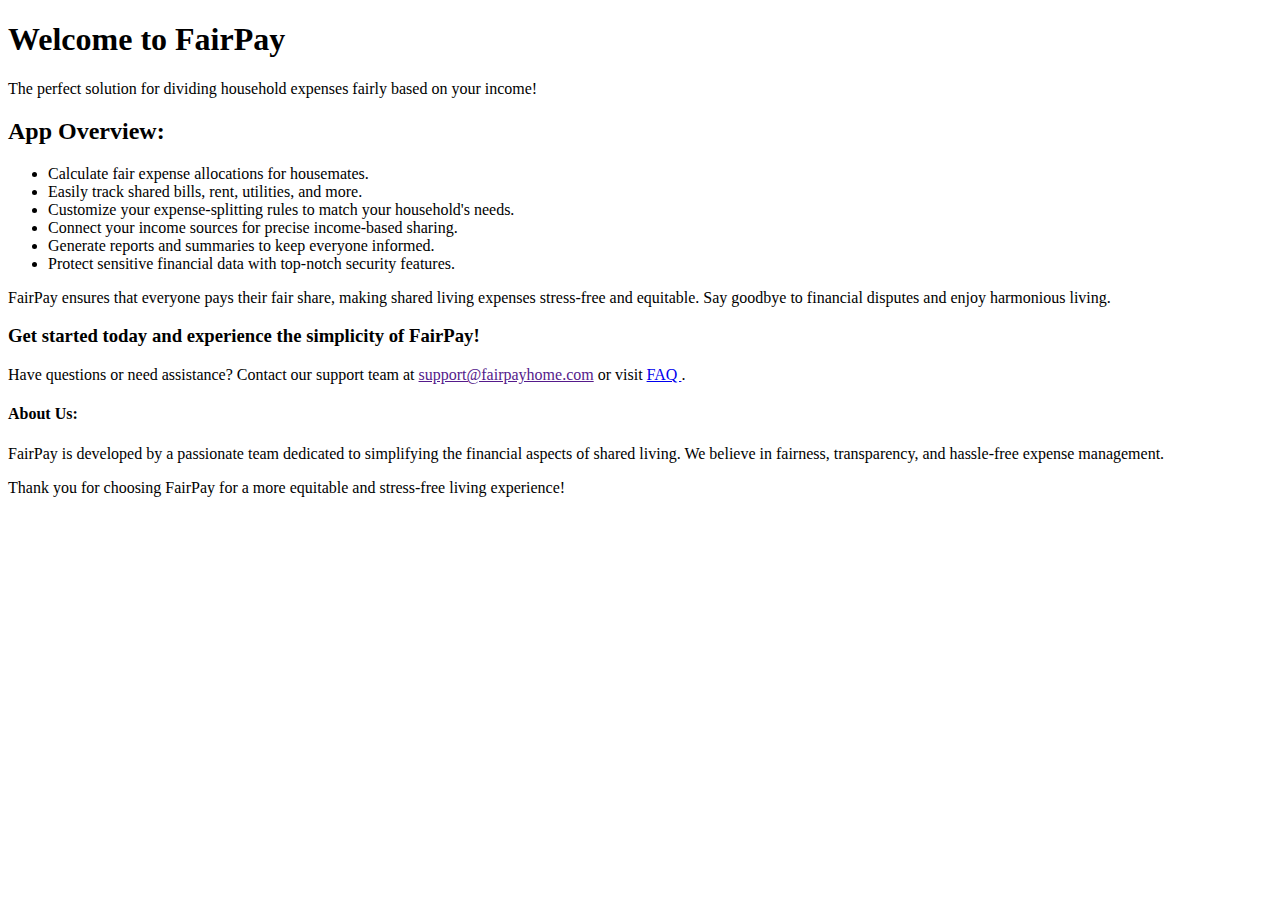
==== index.html @ 47a133b5 "First delivery" ====
<!DOCTYPE html>
<html lang="en">
  <head>
    <meta charset="UTF-8" />
    <meta name="viewport" content="width=device-width, initial-scale=1.0" />
    <title>Fairpay</title>
  </head>
  <script src="./script/script.js"></script>
 <h1>Welcome to FairPay</h1>
    <p>The perfect solution for dividing household expenses fairly based on your income!</p>

    <h2>App Overview:</h2>
    <ul>
        <li>Calculate fair expense allocations for housemates.</li>
        <li>Easily track shared bills, rent, utilities, and more.</li>
        <li>Customize your expense-splitting rules to match your household's needs.</li>
        <li>Connect your income sources for precise income-based sharing.</li>
        <li>Generate reports and summaries to keep everyone informed.</li>
        <li>Protect sensitive financial data with top-notch security features.</li>
    </ul>

    <p>FairPay ensures that everyone pays their fair share, making shared living expenses stress-free and equitable. Say goodbye to financial disputes and enjoy harmonious living.</p>

    <h3>Get started today and experience the simplicity of FairPay!</h3>

    <p>Have questions or need assistance? Contact our support team at <a href="">support@fairpayhome.com</a> or visit <a href="https://www.fairpayhome.com">FAQ </a>.</p>

    <h4>About Us:</h4>
    <p>FairPay is developed by a passionate team dedicated to simplifying the financial aspects of shared living. We believe in fairness, transparency, and hassle-free expense management.</p>

    <p>Thank you for choosing FairPay for a more equitable and stress-free living experience!</p>
</body>
</html>
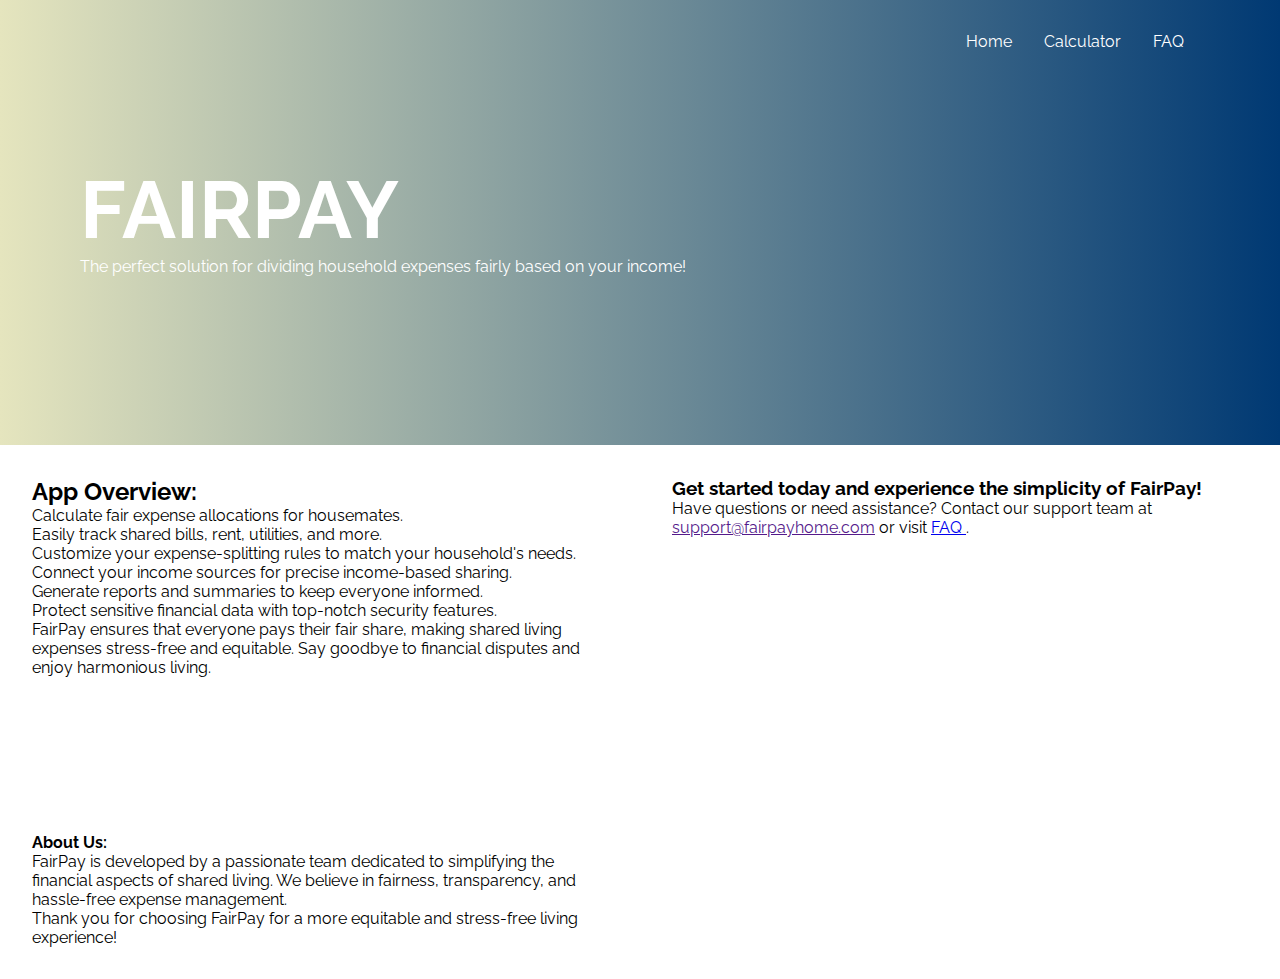
==== commit f424fda6: "Add files via upload" ====
--- a/index.html
+++ b/index.html
@@ -1,33 +1,51 @@
-<!DOCTYPE html>
-<html lang="en">
-  <head>
-    <meta charset="UTF-8" />
-    <meta name="viewport" content="width=device-width, initial-scale=1.0" />
-    <title>Fairpay</title>
-  </head>
-  <script src="./script/script.js"></script>
- <h1>Welcome to FairPay</h1>
-    <p>The perfect solution for dividing household expenses fairly based on your income!</p>
-
-    <h2>App Overview:</h2>
-    <ul>
-        <li>Calculate fair expense allocations for housemates.</li>
-        <li>Easily track shared bills, rent, utilities, and more.</li>
-        <li>Customize your expense-splitting rules to match your household's needs.</li>
-        <li>Connect your income sources for precise income-based sharing.</li>
-        <li>Generate reports and summaries to keep everyone informed.</li>
-        <li>Protect sensitive financial data with top-notch security features.</li>
-    </ul>
-
-    <p>FairPay ensures that everyone pays their fair share, making shared living expenses stress-free and equitable. Say goodbye to financial disputes and enjoy harmonious living.</p>
-
-    <h3>Get started today and experience the simplicity of FairPay!</h3>
-
-    <p>Have questions or need assistance? Contact our support team at <a href="">support@fairpayhome.com</a> or visit <a href="https://www.fairpayhome.com">FAQ </a>.</p>
-
-    <h4>About Us:</h4>
-    <p>FairPay is developed by a passionate team dedicated to simplifying the financial aspects of shared living. We believe in fairness, transparency, and hassle-free expense management.</p>
-
-    <p>Thank you for choosing FairPay for a more equitable and stress-free living experience!</p>
-</body>
-</html>
+<!DOCTYPE html>
+<html lang="en">
+  <head>
+    <meta charset="UTF-8" />
+    <meta name="viewport" content="width=device-width, initial-scale=1.0" />
+    <link rel="preconnect" href="https://fonts.googleapis.com">
+    <link rel="preconnect" href="https://fonts.gstatic.com" crossorigin>
+    <link href="https://fonts.googleapis.com/css2?family=Encode+Sans+Condensed&family=Raleway:ital,wght@0,100;0,200;0,300;0,400;0,500;0,600;0,700;0,800;0,900;1,100;1,200;1,400;1,800&display=swap" rel="stylesheet">
+    <link rel="stylesheet" href="./css/style.css" />
+    <title>Fairpay</title>
+  </head>
+  <!--script src="./script/script.js"></--script-->
+  <div class="home-container">
+    <div class="home-container-h1">
+         <div class="home-navBar">
+      <ul class="home-navBar-item">
+        <li>Home</li>
+        <li>Calculator</li>
+        <li>FAQ</li>
+      </ul>
+    </div>
+      <h1 class="home-h1">FAIRPAY</h1>
+    <p>The perfect solution for dividing household expenses fairly based on your income!</p>
+    </div>
+
+    <div class="home-container-h2">
+      <h2>App Overview:</h2>
+      <ul>
+          <li>Calculate fair expense allocations for housemates.</li>
+          <li>Easily track shared bills, rent, utilities, and more.</li>
+           <li>Customize your expense-splitting rules to match your household's needs.</li>
+           <li>Connect your income sources for precise income-based sharing.</li>
+          <li>Generate reports and summaries to keep everyone informed.</li>
+          <li>Protect sensitive financial data with top-notch security features.</li>
+          <p>FairPay ensures that everyone pays their fair share, making shared living expenses stress-free and equitable. Say goodbye to financial disputes and enjoy harmonious living.</p>
+      </ul>
+    </div>
+
+    <div class="home-container-h3">
+      <h3>Get started today and experience the simplicity of FairPay!</h3>
+      <p>Have questions or need assistance? Contact our support team at <a href="">support@fairpayhome.com</a> or visit <a href="https://www.fairpayhome.com">FAQ </a>.</p>
+    </div>
+    
+    <div class="home-container-h4">
+      <h4>About Us:</h4>
+      <p>FairPay is developed by a passionate team dedicated to simplifying the financial aspects of shared living. We believe in fairness, transparency, and hassle-free expense management.</p>
+      <p>Thank you for choosing FairPay for a more equitable and stress-free living experience!</p>
+    </div>    
+  </div>
+</body>
+</html>
--- a/css/style.css
+++ b/css/style.css
@@ -0,0 +1,83 @@
+* {
+    Margin: 0;
+    padding: 0;
+    max-width: 100%;
+    max-height: 100%;
+    box-sizing: border-box;
+    font-family: "Raleway", sans-serif;
+    height: auto;
+        width: inherit;
+        
+}
+
+
+.home-container{
+    display: grid;
+    grid-template-columns: 1fr 1fr;
+    grid-template-rows: 2.5fr 2fr 1fr;
+    grid-template-areas: 
+                 "h1 h1"
+                "h2 h3"
+                "h4 about";
+}
+.home-container-h1 {
+    grid-area: h1;
+    padding-left: 5em;
+    background: linear-gradient(to right, #E5E5BE, #003973);
+    color: white;
+
+
+}
+.home-navBar{
+    color: white;
+    display: flex;
+    justify-content: flex-end;
+    align-items: flex-end;
+}
+.home-navBar-item{
+    display: flex;
+    flex-direction: row;
+    justify-content: end;
+    list-style: none;
+    padding: 1em 5em 1em 1em;
+
+}
+.home-navBar-item li{
+    margin: 1em;
+
+}
+
+.home-container-h1 h1{
+    padding-top: 1em;
+    font-size: 5em;
+    font-weight: bold;
+}
+
+/*H2*/
+.home-container-h2 {
+    grid-area: h2;
+    display: flex;
+    flex-direction: column;
+    padding: 2em;
+    
+    background-color: white;
+
+}
+.home-container-h2 li{
+        list-style: none;
+}
+.home-container-h3 {
+    grid-area: h3 ;
+    padding: 2em;
+    display: flex;
+    flex-direction: column;
+    justify-content: start;
+    background-color: white;
+}
+.home-container-h4 {
+    grid-area: h4;
+    display: flex;
+    flex-direction: column;
+    justify-content: center;
+    padding: 2em;
+}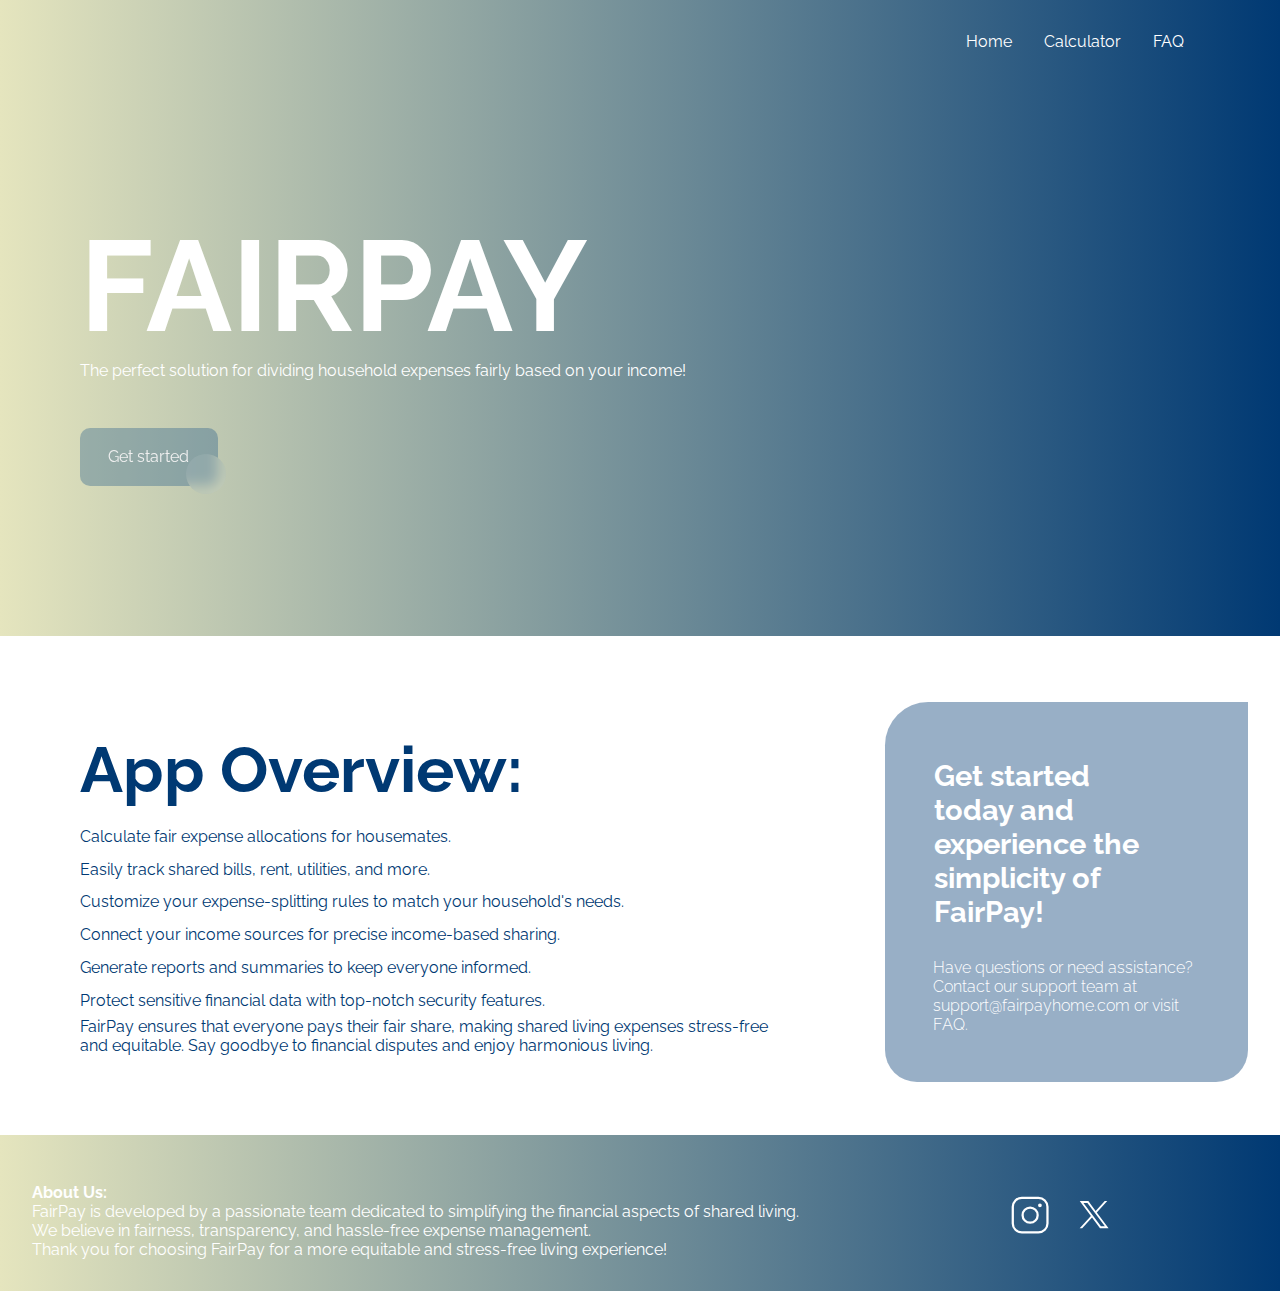
==== commit b8ea68bf: "Calculator and styles" ====
--- a/index.html
+++ b/index.html
@@ -1,51 +1,115 @@
-<!DOCTYPE html>
-<html lang="en">
-  <head>
-    <meta charset="UTF-8" />
-    <meta name="viewport" content="width=device-width, initial-scale=1.0" />
-    <link rel="preconnect" href="https://fonts.googleapis.com">
-    <link rel="preconnect" href="https://fonts.gstatic.com" crossorigin>
-    <link href="https://fonts.googleapis.com/css2?family=Encode+Sans+Condensed&family=Raleway:ital,wght@0,100;0,200;0,300;0,400;0,500;0,600;0,700;0,800;0,900;1,100;1,200;1,400;1,800&display=swap" rel="stylesheet">
-    <link rel="stylesheet" href="./css/style.css" />
-    <title>Fairpay</title>
-  </head>
-  <!--script src="./script/script.js"></--script-->
-  <div class="home-container">
-    <div class="home-container-h1">
-         <div class="home-navBar">
-      <ul class="home-navBar-item">
-        <li>Home</li>
-        <li>Calculator</li>
-        <li>FAQ</li>
-      </ul>
-    </div>
-      <h1 class="home-h1">FAIRPAY</h1>
-    <p>The perfect solution for dividing household expenses fairly based on your income!</p>
-    </div>
-
-    <div class="home-container-h2">
-      <h2>App Overview:</h2>
-      <ul>
-          <li>Calculate fair expense allocations for housemates.</li>
-          <li>Easily track shared bills, rent, utilities, and more.</li>
-           <li>Customize your expense-splitting rules to match your household's needs.</li>
-           <li>Connect your income sources for precise income-based sharing.</li>
-          <li>Generate reports and summaries to keep everyone informed.</li>
-          <li>Protect sensitive financial data with top-notch security features.</li>
-          <p>FairPay ensures that everyone pays their fair share, making shared living expenses stress-free and equitable. Say goodbye to financial disputes and enjoy harmonious living.</p>
-      </ul>
-    </div>
-
-    <div class="home-container-h3">
-      <h3>Get started today and experience the simplicity of FairPay!</h3>
-      <p>Have questions or need assistance? Contact our support team at <a href="">support@fairpayhome.com</a> or visit <a href="https://www.fairpayhome.com">FAQ </a>.</p>
-    </div>
-    
-    <div class="home-container-h4">
-      <h4>About Us:</h4>
-      <p>FairPay is developed by a passionate team dedicated to simplifying the financial aspects of shared living. We believe in fairness, transparency, and hassle-free expense management.</p>
-      <p>Thank you for choosing FairPay for a more equitable and stress-free living experience!</p>
-    </div>    
-  </div>
-</body>
-</html>
+<!DOCTYPE html>
+<html lang="en">
+  <head>
+    <meta charset="UTF-8" />
+    <meta name="viewport" content="width=device-width, initial-scale=1.0" />
+    <link rel="preconnect" href="https://fonts.googleapis.com" />
+    <link rel="preconnect" href="https://fonts.gstatic.com" crossorigin />
+    <link
+      href="https://fonts.googleapis.com/css2?family=Encode+Sans+Condensed&family=Raleway:ital,wght@0,100;0,200;0,300;0,400;0,500;0,600;0,700;0,800;0,900;1,100;1,200;1,400;1,800&display=swap"
+      rel="stylesheet"
+    />
+    <link rel="stylesheet" href="./css/style.css" />
+    <title>Fairpay</title>
+  </head>
+  <!--script src="./script/script.js"></--script-->
+  <body>
+    <div class="home-container">
+      <div class="home-container-h1">
+        <div class="home-navBar">
+          <ul class="home-navBar-item">
+            <li><a href="./index.html">Home</a></li>
+            <li><a href="./pages/calculator.html">Calculator</a></li>
+            <li><a href="./pages/faq.html">FAQ</a></li>
+          </ul>
+        </div>
+        <h1 class="home-h1">FAIRPAY</h1>
+        <p>
+          The perfect solution for dividing household expenses fairly based on
+          your income!
+        </p>
+        <button
+          class="home-button-getStarted"
+          role="button"
+          onclick="window.location.href = './pages/calculator.html';"
+        >
+          Get started
+        </button>
+      </div>
+      <div class="home-container-h2">
+        <h2>App Overview:</h2>
+        <ul>
+          <li>Calculate fair expense allocations for housemates.</li>
+          <li>Easily track shared bills, rent, utilities, and more.</li>
+          <li>
+            Customize your expense-splitting rules to match your household's
+            needs.
+          </li>
+          <li>Connect your income sources for precise income-based sharing.</li>
+          <li>Generate reports and summaries to keep everyone informed.</li>
+          <li>
+            Protect sensitive financial data with top-notch security features.
+          </li>
+          <p>
+            FairPay ensures that everyone pays their fair share, making shared
+            living expenses stress-free and equitable. Say goodbye to financial
+            disputes and enjoy harmonious living.
+          </p>
+        </ul>
+      </div>
+      <div class="home-container-h3">
+        <h3>Get started today and experience the simplicity of FairPay!</h3>
+        <p>
+          Have questions or need assistance? Contact our support team at
+          <a href="">support@fairpayhome.com</a> or visit
+          <a href="https://www.fairpayhome.com">FAQ. </a>
+        </p>
+      </div>
+      <div class="home-container-h4">
+        <div class="about">
+          <h4>About Us:</h4>
+          <p>
+            FairPay is developed by a passionate team dedicated to simplifying
+            the financial aspects of shared living. We believe in fairness,
+            transparency, and hassle-free expense management.
+          </p>
+          <p>
+            Thank you for choosing FairPay for a more equitable and stress-free
+            living experience!
+          </p>
+        </div>
+        <div class="social">
+          <svg
+            class="instagram-icon"
+            xmlns="http://www.w3.org/2000/svg"
+            viewBox="0 0 256 256"
+          >
+            <path
+              d="M128,82a46,46,0,1,0,46,46A46.05239,46.05239,0,0,0,128,82Zm0,80a34,34,0,1,1,34-34A34.03864,34.03864,0,0,1,128,162ZM172,30H84A54.06156,54.06156,0,0,0,30,84v88a54.06156,54.06156,0,0,0,54,54h88a54.06156,54.06156,0,0,0,54-54V84A54.06156,54.06156,0,0,0,172,30Zm42,142a42.04718,42.04718,0,0,1-42,42H84a42.04718,42.04718,0,0,1-42-42V84A42.04718,42.04718,0,0,1,84,42h88a42.04718,42.04718,0,0,1,42,42ZM190,76a10,10,0,1,1-10-10A10.01177,10.01177,0,0,1,190,76Z"
+            />
+          </svg>
+          <svg
+            clas="twitter-icon"
+            version="1.1"
+            id="svg5"
+            xmlns:svg="http://www.w3.org/2000/svg"
+            xmlns="http://www.w3.org/2000/svg"
+            xmlns:xlink="http://www.w3.org/1999/xlink"
+            x="0px"
+            y="0px"
+            viewBox="0 0 1668.56 1221.19"
+            style="enable-background: new 0 0 1668.56 1221.19"
+            xml:space="preserve"
+          >
+            <g id="layer1" transform="translate(52.390088,-25.058597)">
+              <path
+                id="path1009"
+                d="M283.94,167.31l386.39,516.64L281.5,1104h87.51l340.42-367.76L984.48,1104h297.8L874.15,558.3l361.92-390.99 h-87.51l-313.51,338.7l-253.31-338.7H283.94z M412.63,231.77h136.81l604.13,807.76h-136.81L412.63,231.77z"
+              />
+            </g>
+          </svg>
+        </div>
+      </div>
+    </div>
+  </body>
+</html>
--- a/css/style.css
+++ b/css/style.css
@@ -1,83 +1,336 @@
-* {
-    Margin: 0;
-    padding: 0;
-    max-width: 100%;
-    max-height: 100%;
-    box-sizing: border-box;
-    font-family: "Raleway", sans-serif;
-    height: auto;
-        width: inherit;
-        
-}
-
-
-.home-container{
-    display: grid;
-    grid-template-columns: 1fr 1fr;
-    grid-template-rows: 2.5fr 2fr 1fr;
-    grid-template-areas: 
-                 "h1 h1"
-                "h2 h3"
-                "h4 about";
-}
-.home-container-h1 {
-    grid-area: h1;
-    padding-left: 5em;
-    background: linear-gradient(to right, #E5E5BE, #003973);
-    color: white;
-
-
-}
-.home-navBar{
-    color: white;
-    display: flex;
-    justify-content: flex-end;
-    align-items: flex-end;
-}
-.home-navBar-item{
-    display: flex;
-    flex-direction: row;
-    justify-content: end;
-    list-style: none;
-    padding: 1em 5em 1em 1em;
-
-}
-.home-navBar-item li{
-    margin: 1em;
-
-}
-
-.home-container-h1 h1{
-    padding-top: 1em;
-    font-size: 5em;
-    font-weight: bold;
-}
-
-/*H2*/
-.home-container-h2 {
-    grid-area: h2;
-    display: flex;
-    flex-direction: column;
-    padding: 2em;
-    
-    background-color: white;
-
-}
-.home-container-h2 li{
-        list-style: none;
-}
-.home-container-h3 {
-    grid-area: h3 ;
-    padding: 2em;
-    display: flex;
-    flex-direction: column;
-    justify-content: start;
-    background-color: white;
-}
-.home-container-h4 {
-    grid-area: h4;
-    display: flex;
-    flex-direction: column;
-    justify-content: center;
-    padding: 2em;
-}+* {
+    Margin: 0;
+    padding: 0;
+    max-width: 100%;
+    max-height: 100%;
+    box-sizing: border-box;
+    font-family: "Raleway", sans-serif;
+    height: auto;
+        width: inherit;
+        
+}
+
+
+.home-container{
+    display: grid;
+    grid-template-columns: 1fr 1fr 1fr;
+    grid-template-rows: 2.55fr 2fr 0.5fr;
+    grid-template-areas: 
+                 "h1 h1 h1"
+                "h2 h2 h3"
+                "h4 h4 h4";
+}
+.home-container-h1 {
+    grid-area: h1;
+    padding-left: 5em;
+    background: linear-gradient(to right, #E5E5BE, #003973);
+    color: white;
+
+
+}
+.home-navBar{
+    color: white;
+    display: flex;
+    justify-content: flex-end;
+    align-items: flex-end;
+}
+.home-navBar-item{
+    display: flex;
+    flex-direction: row;
+    justify-content: end;
+    list-style: none;
+    padding: 1em 5em 1em 1em;
+
+}
+.home-navBar-item a{
+    color: white;
+    text-decoration: none;
+}
+
+.home-navBar-item a:hover{
+    color: rgba(255, 255, 255, 0.678);
+}
+.home-navBar-item li{
+    margin: 1em;
+
+}
+
+.home-container-h1 h1{
+    padding-top: 1em;
+    font-size: 8em;
+    font-weight: bold;
+}
+
+.home-container-h1 p{
+    padding-bottom: 3em;
+}
+.home-button-getStarted {
+    all: unset;
+    width: 5em;
+    height: 2em;
+    font-size: 1em;
+    background: transparent;
+    border: none;
+    position: relative;
+    color: #f0f0f0;
+    cursor: pointer;
+    z-index: 1;
+    padding: 0.8em 1.8em;
+    display: flex;
+    align-items: center;
+    justify-content: center;
+    white-space: nowrap;
+    user-select: none;
+    -webkit-user-select: none;
+    touch-action: manipulation;
+}
+
+.home-button-getStarted::after,
+.home-button-getStarted::before {
+    content: '';
+    position: absolute;
+    bottom: 0;
+    right: 0;
+    z-index: -99999;
+    transition: all .4s;
+}
+
+.home-button-getStarted::before {
+    transform: translate(0%, 0%);
+    width: 100%;
+    height: 100%;
+    background: #074481;
+    opacity: 30%;
+    border-radius: 10px;
+}
+
+.home-button-getStarted::after {
+    transform: translate(0.5em, 0.5em);
+    width: 2.5em;
+    height: 2.5em;
+    background: #ffffff15;
+    backdrop-filter: blur(0.4em);
+    -webkit-backdrop-filter: blur(0.4em);
+    border-radius: 3em;
+}
+
+.home-button-getStarted:hover::before {
+    transform: translate(5%, 20%);
+    width: 110%;
+    height: 110%;
+}
+
+.home-button-getStarted:hover::after {
+    border-radius: 1em;
+    transform: translate(0, 0);
+    width: 100%;
+    height: 100%;
+}
+
+.home-button-getStarted:active::after {
+    transition: 0s;
+    transform: translate(0, 5%);
+}
+
+/*H2*/
+.home-container-h2 {
+    grid-area: h2;
+    display: flex;
+    flex-direction: column;
+    padding: 5em;
+    background-color: white;
+    color: #003973;
+    margin-top: 1em;
+}
+.home-container-h2 h2 {
+    font-size: 4em;
+    margin: 0em 0em 0.2em 0em;
+}
+
+.home-container-h2 li{
+        list-style: none;
+        padding-top: 1%;
+        padding-bottom: 1%;
+}
+
+
+.home-container-h3 {
+    grid-area: h3 ;
+    padding: 2em;
+    display: flex;
+    flex-direction: column;
+    justify-content: center;
+
+    background-color: white;
+    opacity: 40%;
+    color: white;
+
+}
+
+.home-container-h3 :is(h3,p){
+    background-color: #003973;
+    padding-right: 3em;
+
+}
+.home-container-h3 h3{
+    margin-top: 1em;
+    padding-left: 1.7em;
+    padding-top: 2em;
+    padding-bottom: 1em;
+    border-radius: 1.5em 0em 0em;
+    font-size: 1.8em;
+    justify-content: flex-start ;
+}
+.home-container-h3 p {
+    margin-bottom: 1em;
+    padding-bottom: 3em;
+    border-radius: 0em 0em 2em 2em;
+    padding-left: 3em;
+    word-spacing: 0em;
+    font-weight: 300;
+}
+
+.home-container-h3 a:hover{
+    color: rgba(255, 255, 255, 0.678)
+}
+.home-container-h3 a{
+text-decoration: none;
+color: white;
+}  
+.home-container-h4 {
+    grid-area: h4;
+    display: flex;
+    background: linear-gradient(to right, #E5E5BE, #003973);
+    color:white;
+    align-items: flex-start;
+}
+
+.about{
+ display: flex;
+ justify-content: center;
+ align-items: flex-start;
+ flex-direction: column;
+ margin:  3em 2em 2em 2em;
+}
+
+.social{
+    display: flex;
+        justify-content: center;
+        align-items: center;
+        flex-direction: row;
+        margin: 3em 2em 2em 2em;
+}
+.social :is(svg){
+  fill: white;
+  width: 13%;
+  margin: 0.5em;
+
+
+}
+
+
+/*Calculator*/
+.calculator-container {
+    display: grid;
+    grid-template-columns: 1fr 1fr 1fr;
+    grid-template-rows: 0.6fr 2fr 0.5fr;
+    grid-template-areas:
+        "nav-bar nav-bar nav-bar"
+        "form form form"
+        "h4 h4 h4";
+}
+
+.calculator-container-h1 {
+    grid-area: nav-bar;
+    padding-left: 5em;
+    background: linear-gradient(to right, #E5E5BE, #003973);
+    color: white;
+    
+
+}
+.calculator-container-h1 h1 {
+    padding-bottom: 1em;
+    font-size: 5em;
+    font-weight: bold;
+}
+
+
+.calculator-navBar {
+    color: white;
+    display: flex;
+    justify-content: flex-end;
+    align-items: flex-end;
+}
+
+.calculator-navBar-item {
+    display: flex;
+    flex-direction: row;
+    justify-content: end;
+    list-style: none;
+    padding: 1em 5em 1em 1em;
+
+}
+.calculator-navBar-item a {
+    color: white;
+    text-decoration: none;
+}
+
+.calculator-navBar-item a:hover {
+    color: rgba(255, 255, 255, 0.678);
+}
+
+.calculator-navBar-item li {
+    margin: 1em;
+
+}
+
+.calculator-container-form{
+    grid-area: form;
+    display: flex;
+    flex-direction: column;
+    justify-content: center;
+    align-items: center;
+}
+
+.calculator-form-item{
+    display: flex;
+    flex-direction: column;
+    align-items: center;
+}
+
+.calculator-form-item :is(input, button){
+    margin: 0.5em;
+
+}
+
+.buttonNumPersons{
+    font-size: 1em;
+    background: transparent;
+    border: none;
+    background: #074481;
+    opacity: 30%;
+    color: white;
+    cursor: pointer;
+    padding: 0.8em 1.8em;
+    display: flex;
+    align-items: center;
+    justify-content: center;
+    border-radius: 1em;
+font-weight: 400;
+}
+
+
+
+.buttonNumPersons:hover {
+    opacity: 20%;
+}
+
+
+.calculator-container-h4 {
+    grid-area: h4;
+    display: flex;
+    background: linear-gradient(to right, #E5E5BE, #003973);
+    color: white;
+    align-items: flex-start;
+}
+
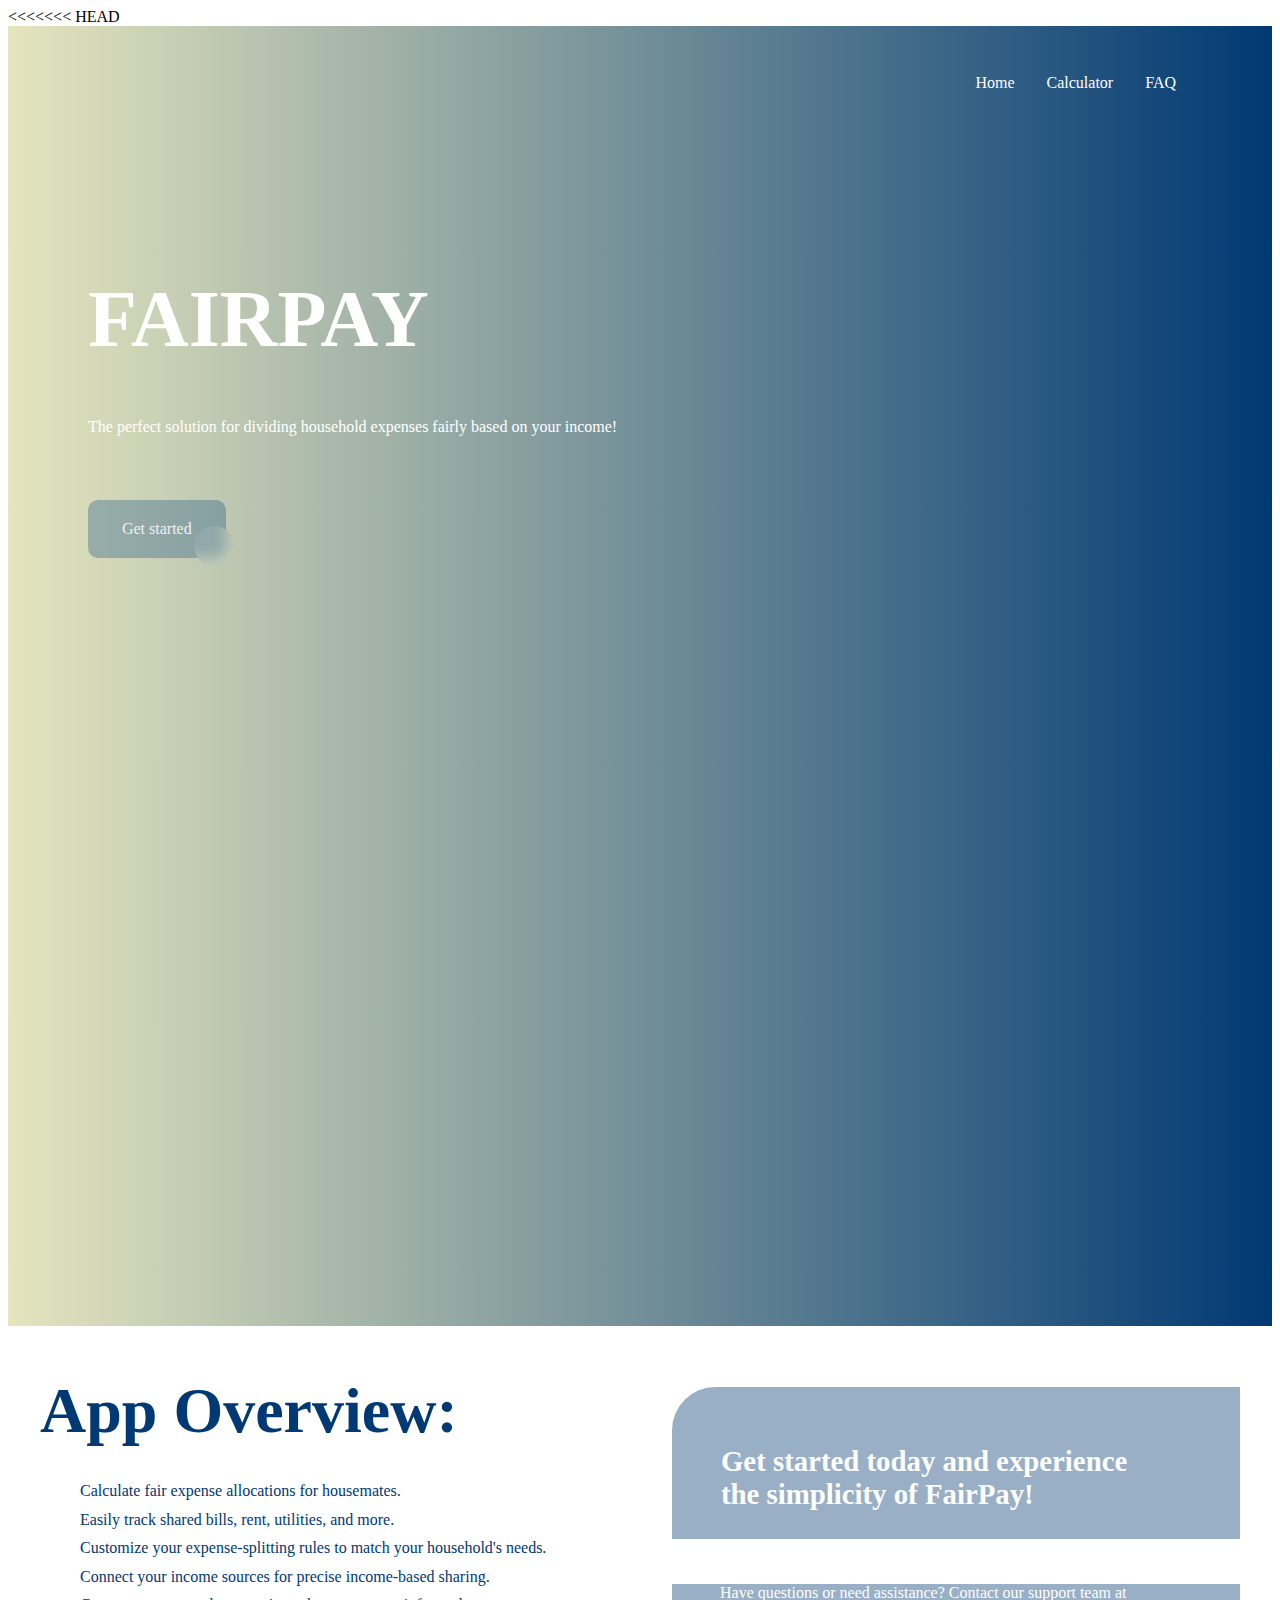
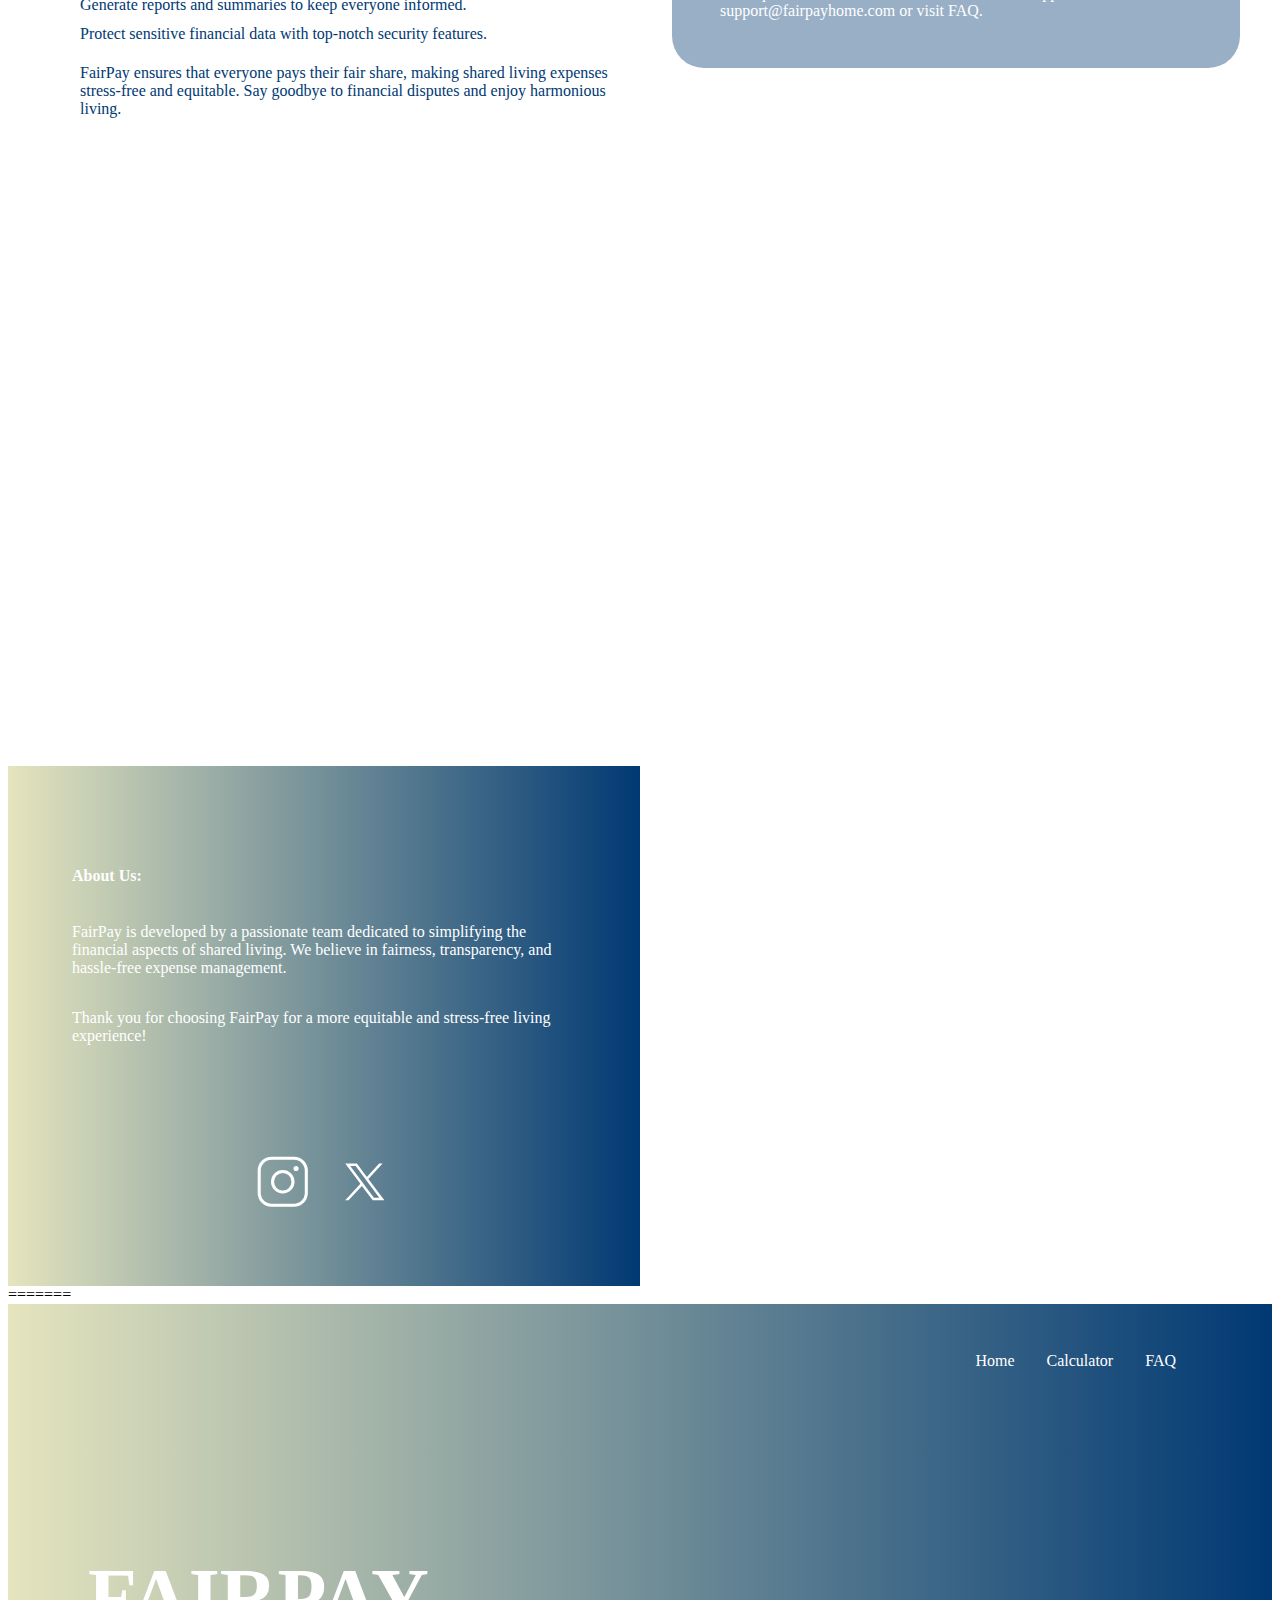
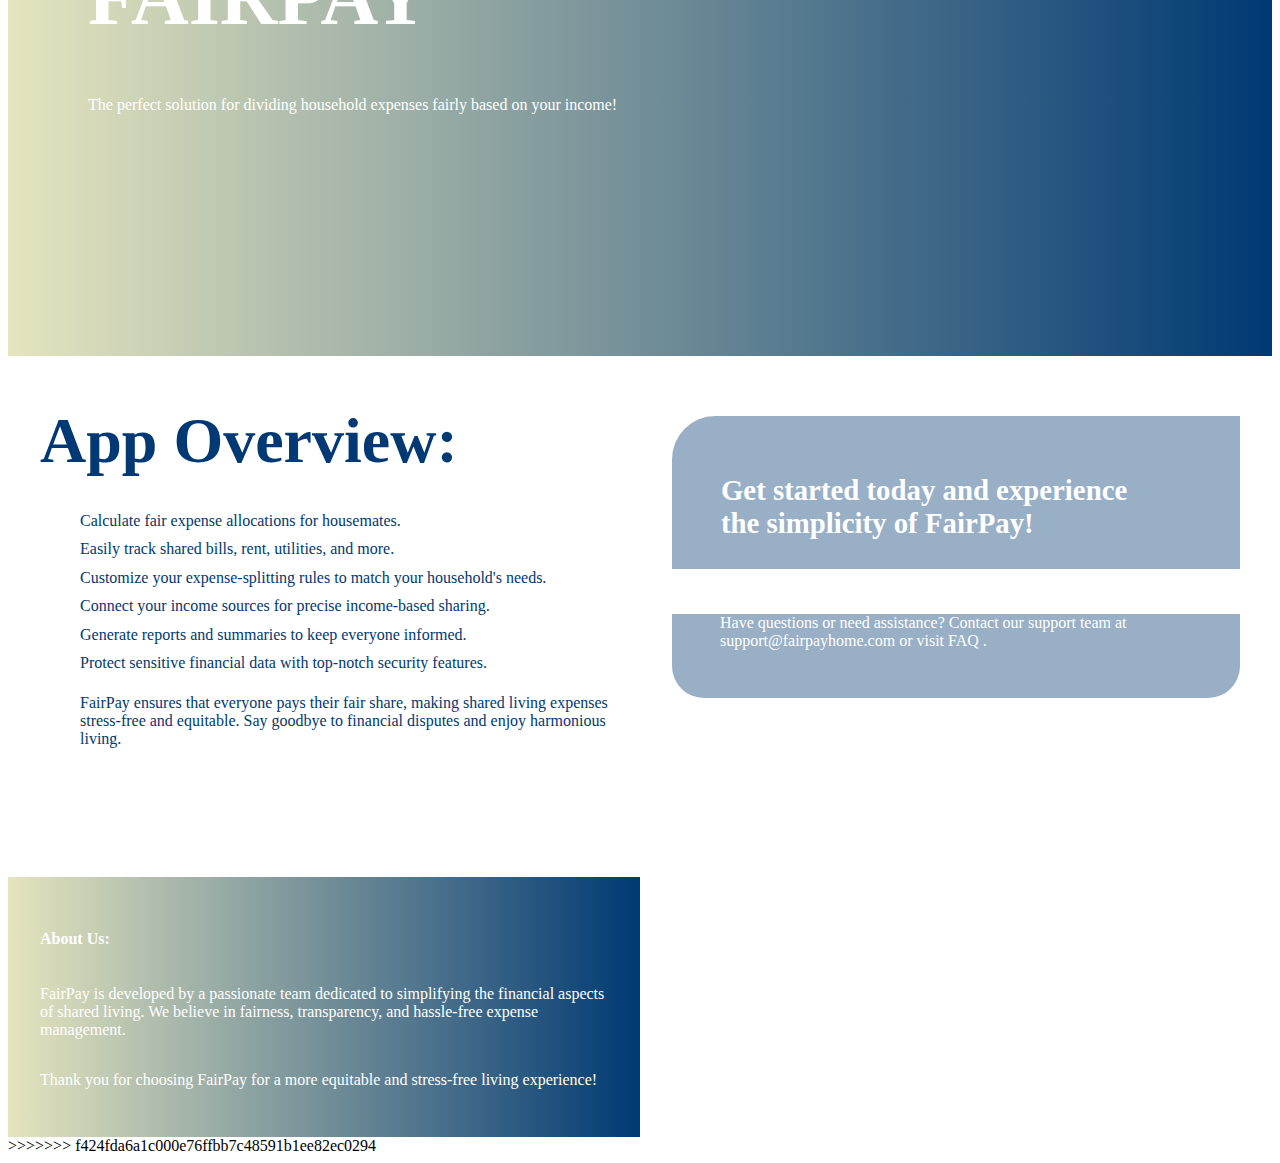
==== commit bf53ebd0: "Styles and calculator" ====
--- a/index.html
+++ b/index.html
@@ -1,3 +1,4 @@
+<<<<<<< HEAD
 <!DOCTYPE html>
 <html lang="en">
   <head>
@@ -113,3 +114,56 @@
     </div>
   </body>
 </html>
+=======
+<!DOCTYPE html>
+<html lang="en">
+  <head>
+    <meta charset="UTF-8" />
+    <meta name="viewport" content="width=device-width, initial-scale=1.0" />
+    <link rel="preconnect" href="https://fonts.googleapis.com">
+    <link rel="preconnect" href="https://fonts.gstatic.com" crossorigin>
+    <link href="https://fonts.googleapis.com/css2?family=Encode+Sans+Condensed&family=Raleway:ital,wght@0,100;0,200;0,300;0,400;0,500;0,600;0,700;0,800;0,900;1,100;1,200;1,400;1,800&display=swap" rel="stylesheet">
+    <link rel="stylesheet" href="./css/style.css" />
+    <title>Fairpay</title>
+  </head>
+  <!--script src="./script/script.js"></--script-->
+  <div class="home-container">
+    <div class="home-container-h1">
+         <div class="home-navBar">
+      <ul class="home-navBar-item">
+        <li>Home</li>
+        <li>Calculator</li>
+        <li>FAQ</li>
+      </ul>
+    </div>
+      <h1 class="home-h1">FAIRPAY</h1>
+    <p>The perfect solution for dividing household expenses fairly based on your income!</p>
+    </div>
+
+    <div class="home-container-h2">
+      <h2>App Overview:</h2>
+      <ul>
+          <li>Calculate fair expense allocations for housemates.</li>
+          <li>Easily track shared bills, rent, utilities, and more.</li>
+           <li>Customize your expense-splitting rules to match your household's needs.</li>
+           <li>Connect your income sources for precise income-based sharing.</li>
+          <li>Generate reports and summaries to keep everyone informed.</li>
+          <li>Protect sensitive financial data with top-notch security features.</li>
+          <p>FairPay ensures that everyone pays their fair share, making shared living expenses stress-free and equitable. Say goodbye to financial disputes and enjoy harmonious living.</p>
+      </ul>
+    </div>
+
+    <div class="home-container-h3">
+      <h3>Get started today and experience the simplicity of FairPay!</h3>
+      <p>Have questions or need assistance? Contact our support team at <a href="">support@fairpayhome.com</a> or visit <a href="https://www.fairpayhome.com">FAQ </a>.</p>
+    </div>
+    
+    <div class="home-container-h4">
+      <h4>About Us:</h4>
+      <p>FairPay is developed by a passionate team dedicated to simplifying the financial aspects of shared living. We believe in fairness, transparency, and hassle-free expense management.</p>
+      <p>Thank you for choosing FairPay for a more equitable and stress-free living experience!</p>
+    </div>    
+  </div>
+</body>
+</html>
+>>>>>>> f424fda6a1c000e76ffbb7c48591b1ee82ec0294
--- a/css/style.css
+++ b/css/style.css
@@ -1,3 +1,4 @@
+<<<<<<< HEAD
 * {
     Margin: 0;
     padding: 0;
@@ -334,3 +335,88 @@
     align-items: flex-start;
 }
 
+=======
+* {
+    Margin: 0;
+    padding: 0;
+    max-width: 100%;
+    max-height: 100%;
+    box-sizing: border-box;
+    font-family: "Raleway", sans-serif;
+    height: auto;
+        width: inherit;
+        
+}
+
+
+.home-container{
+    display: grid;
+    grid-template-columns: 1fr 1fr;
+    grid-template-rows: 2.5fr 2fr 1fr;
+    grid-template-areas: 
+                 "h1 h1"
+                "h2 h3"
+                "h4 about";
+}
+.home-container-h1 {
+    grid-area: h1;
+    padding-left: 5em;
+    background: linear-gradient(to right, #E5E5BE, #003973);
+    color: white;
+
+
+}
+.home-navBar{
+    color: white;
+    display: flex;
+    justify-content: flex-end;
+    align-items: flex-end;
+}
+.home-navBar-item{
+    display: flex;
+    flex-direction: row;
+    justify-content: end;
+    list-style: none;
+    padding: 1em 5em 1em 1em;
+
+}
+.home-navBar-item li{
+    margin: 1em;
+
+}
+
+.home-container-h1 h1{
+    padding-top: 1em;
+    font-size: 5em;
+    font-weight: bold;
+}
+
+/*H2*/
+.home-container-h2 {
+    grid-area: h2;
+    display: flex;
+    flex-direction: column;
+    padding: 2em;
+    
+    background-color: white;
+
+}
+.home-container-h2 li{
+        list-style: none;
+}
+.home-container-h3 {
+    grid-area: h3 ;
+    padding: 2em;
+    display: flex;
+    flex-direction: column;
+    justify-content: start;
+    background-color: white;
+}
+.home-container-h4 {
+    grid-area: h4;
+    display: flex;
+    flex-direction: column;
+    justify-content: center;
+    padding: 2em;
+}
+>>>>>>> f424fda6a1c000e76ffbb7c48591b1ee82ec0294
--- a/css/style.css
+++ b/css/style.css
@@ -1,3 +1,4 @@
+<<<<<<< HEAD
 * {
     Margin: 0;
     padding: 0;
@@ -334,3 +335,88 @@
     align-items: flex-start;
 }
 
+=======
+* {
+    Margin: 0;
+    padding: 0;
+    max-width: 100%;
+    max-height: 100%;
+    box-sizing: border-box;
+    font-family: "Raleway", sans-serif;
+    height: auto;
+        width: inherit;
+        
+}
+
+
+.home-container{
+    display: grid;
+    grid-template-columns: 1fr 1fr;
+    grid-template-rows: 2.5fr 2fr 1fr;
+    grid-template-areas: 
+                 "h1 h1"
+                "h2 h3"
+                "h4 about";
+}
+.home-container-h1 {
+    grid-area: h1;
+    padding-left: 5em;
+    background: linear-gradient(to right, #E5E5BE, #003973);
+    color: white;
+
+
+}
+.home-navBar{
+    color: white;
+    display: flex;
+    justify-content: flex-end;
+    align-items: flex-end;
+}
+.home-navBar-item{
+    display: flex;
+    flex-direction: row;
+    justify-content: end;
+    list-style: none;
+    padding: 1em 5em 1em 1em;
+
+}
+.home-navBar-item li{
+    margin: 1em;
+
+}
+
+.home-container-h1 h1{
+    padding-top: 1em;
+    font-size: 5em;
+    font-weight: bold;
+}
+
+/*H2*/
+.home-container-h2 {
+    grid-area: h2;
+    display: flex;
+    flex-direction: column;
+    padding: 2em;
+    
+    background-color: white;
+
+}
+.home-container-h2 li{
+        list-style: none;
+}
+.home-container-h3 {
+    grid-area: h3 ;
+    padding: 2em;
+    display: flex;
+    flex-direction: column;
+    justify-content: start;
+    background-color: white;
+}
+.home-container-h4 {
+    grid-area: h4;
+    display: flex;
+    flex-direction: column;
+    justify-content: center;
+    padding: 2em;
+}
+>>>>>>> f424fda6a1c000e76ffbb7c48591b1ee82ec0294
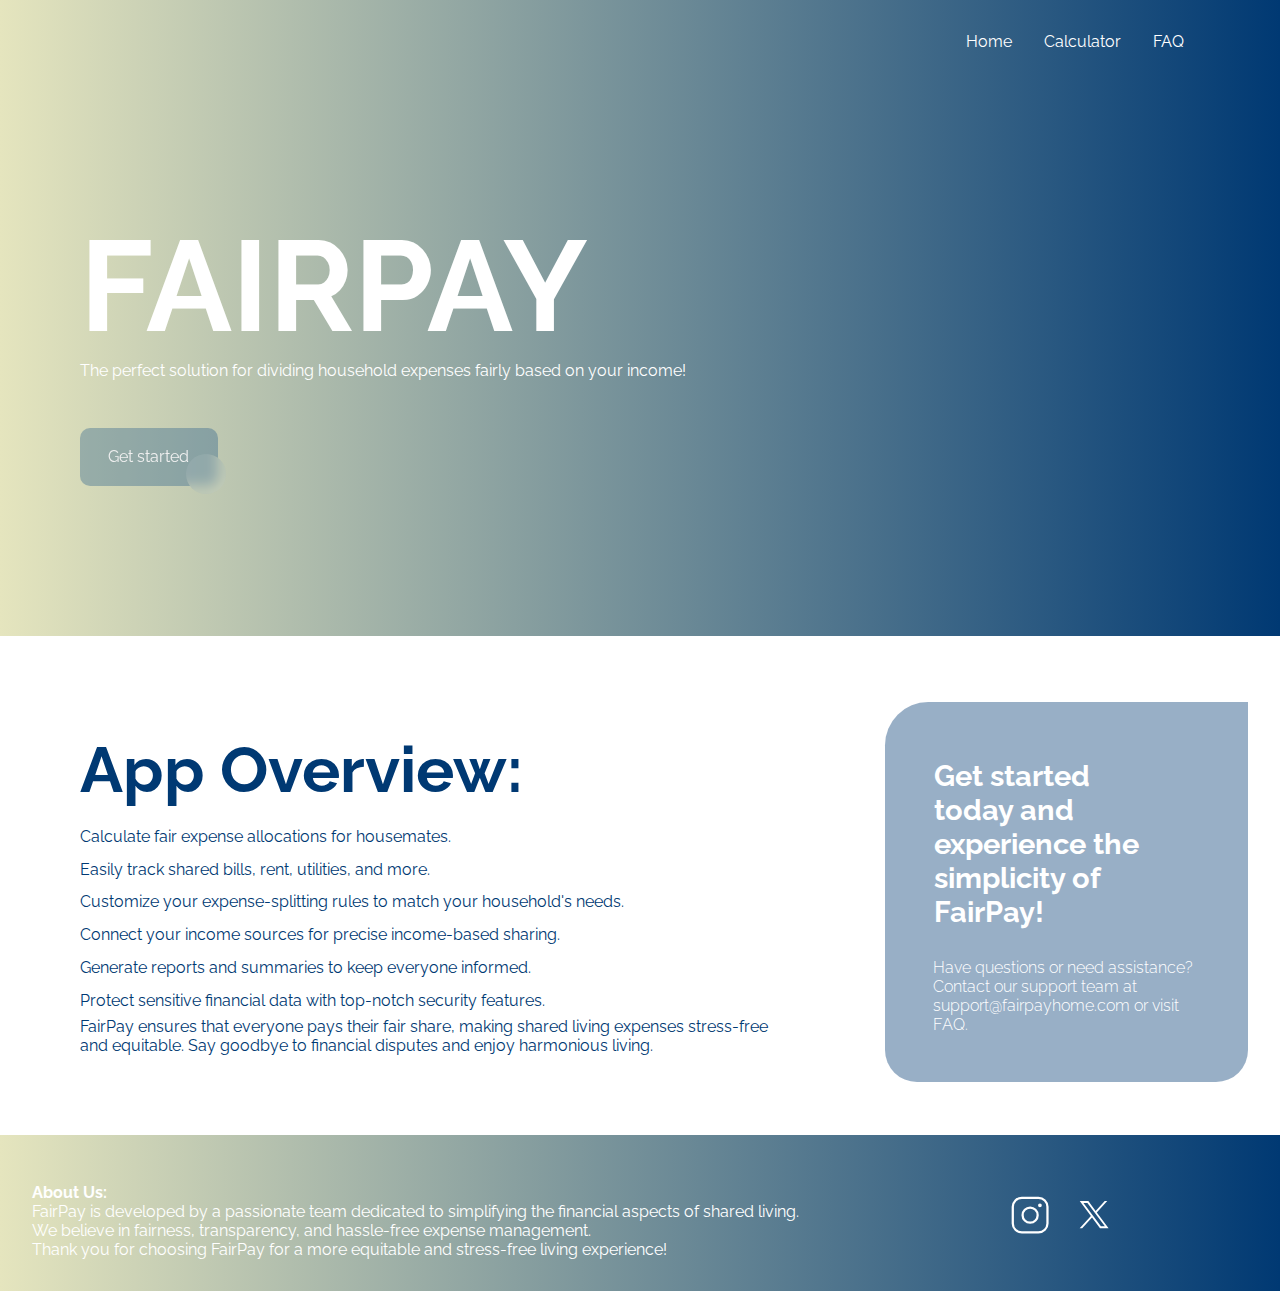
==== commit e0f7e184: "Styles" ====
--- a/index.html
+++ b/index.html
@@ -1,4 +1,3 @@
-<<<<<<< HEAD
 <!DOCTYPE html>
 <html lang="en">
   <head>
@@ -114,56 +113,3 @@
     </div>
   </body>
 </html>
-=======
-<!DOCTYPE html>
-<html lang="en">
-  <head>
-    <meta charset="UTF-8" />
-    <meta name="viewport" content="width=device-width, initial-scale=1.0" />
-    <link rel="preconnect" href="https://fonts.googleapis.com">
-    <link rel="preconnect" href="https://fonts.gstatic.com" crossorigin>
-    <link href="https://fonts.googleapis.com/css2?family=Encode+Sans+Condensed&family=Raleway:ital,wght@0,100;0,200;0,300;0,400;0,500;0,600;0,700;0,800;0,900;1,100;1,200;1,400;1,800&display=swap" rel="stylesheet">
-    <link rel="stylesheet" href="./css/style.css" />
-    <title>Fairpay</title>
-  </head>
-  <!--script src="./script/script.js"></--script-->
-  <div class="home-container">
-    <div class="home-container-h1">
-         <div class="home-navBar">
-      <ul class="home-navBar-item">
-        <li>Home</li>
-        <li>Calculator</li>
-        <li>FAQ</li>
-      </ul>
-    </div>
-      <h1 class="home-h1">FAIRPAY</h1>
-    <p>The perfect solution for dividing household expenses fairly based on your income!</p>
-    </div>
-
-    <div class="home-container-h2">
-      <h2>App Overview:</h2>
-      <ul>
-          <li>Calculate fair expense allocations for housemates.</li>
-          <li>Easily track shared bills, rent, utilities, and more.</li>
-           <li>Customize your expense-splitting rules to match your household's needs.</li>
-           <li>Connect your income sources for precise income-based sharing.</li>
-          <li>Generate reports and summaries to keep everyone informed.</li>
-          <li>Protect sensitive financial data with top-notch security features.</li>
-          <p>FairPay ensures that everyone pays their fair share, making shared living expenses stress-free and equitable. Say goodbye to financial disputes and enjoy harmonious living.</p>
-      </ul>
-    </div>
-
-    <div class="home-container-h3">
-      <h3>Get started today and experience the simplicity of FairPay!</h3>
-      <p>Have questions or need assistance? Contact our support team at <a href="">support@fairpayhome.com</a> or visit <a href="https://www.fairpayhome.com">FAQ </a>.</p>
-    </div>
-    
-    <div class="home-container-h4">
-      <h4>About Us:</h4>
-      <p>FairPay is developed by a passionate team dedicated to simplifying the financial aspects of shared living. We believe in fairness, transparency, and hassle-free expense management.</p>
-      <p>Thank you for choosing FairPay for a more equitable and stress-free living experience!</p>
-    </div>    
-  </div>
-</body>
-</html>
->>>>>>> f424fda6a1c000e76ffbb7c48591b1ee82ec0294
--- a/css/style.css
+++ b/css/style.css
@@ -1,4 +1,3 @@
-<<<<<<< HEAD
 * {
     Margin: 0;
     padding: 0;
@@ -246,15 +245,12 @@
     padding-left: 5em;
     background: linear-gradient(to right, #E5E5BE, #003973);
     color: white;
-    
-
 }
 .calculator-container-h1 h1 {
     padding-bottom: 1em;
     font-size: 5em;
     font-weight: bold;
 }
-
 
 .calculator-navBar {
     color: white;
@@ -326,7 +322,6 @@
     opacity: 20%;
 }
 
-
 .calculator-container-h4 {
     grid-area: h4;
     display: flex;
@@ -335,88 +330,23 @@
     align-items: flex-start;
 }
 
-=======
-* {
-    Margin: 0;
-    padding: 0;
-    max-width: 100%;
-    max-height: 100%;
-    box-sizing: border-box;
-    font-family: "Raleway", sans-serif;
-    height: auto;
-        width: inherit;
-        
-}
-
-
-.home-container{
-    display: grid;
-    grid-template-columns: 1fr 1fr;
-    grid-template-rows: 2.5fr 2fr 1fr;
-    grid-template-areas: 
-                 "h1 h1"
-                "h2 h3"
-                "h4 about";
-}
-.home-container-h1 {
-    grid-area: h1;
-    padding-left: 5em;
-    background: linear-gradient(to right, #E5E5BE, #003973);
-    color: white;
-
-
-}
-.home-navBar{
-    color: white;
-    display: flex;
-    justify-content: flex-end;
-    align-items: flex-end;
-}
-.home-navBar-item{
-    display: flex;
-    flex-direction: row;
-    justify-content: end;
-    list-style: none;
-    padding: 1em 5em 1em 1em;
-
-}
-.home-navBar-item li{
-    margin: 1em;
-
-}
-
-.home-container-h1 h1{
-    padding-top: 1em;
-    font-size: 5em;
-    font-weight: bold;
-}
-
-/*H2*/
-.home-container-h2 {
-    grid-area: h2;
-    display: flex;
-    flex-direction: column;
-    padding: 2em;
-    
-    background-color: white;
-
-}
-.home-container-h2 li{
-        list-style: none;
-}
-.home-container-h3 {
-    grid-area: h3 ;
-    padding: 2em;
-    display: flex;
-    flex-direction: column;
-    justify-content: start;
-    background-color: white;
-}
-.home-container-h4 {
+.buttonNumPersons:hover {
+    opacity: 20%;
+}
+.calculator-container-h4 {
     grid-area: h4;
     display: flex;
-    flex-direction: column;
-    justify-content: center;
-    padding: 2em;
-}
->>>>>>> f424fda6a1c000e76ffbb7c48591b1ee82ec0294
+    background: linear-gradient(to right, #E5E5BE, #003973);
+    color: white;
+    align-items: flex-start;
+}
+.buttonNumPersons:hover {
+    opacity: 20%;
+}
+.calculator-container-h4 {
+    grid-area: h4;
+    display: flex;
+    background: linear-gradient(to right, #E5E5BE, #003973);
+    color: white;
+    align-items: flex-start;
+}